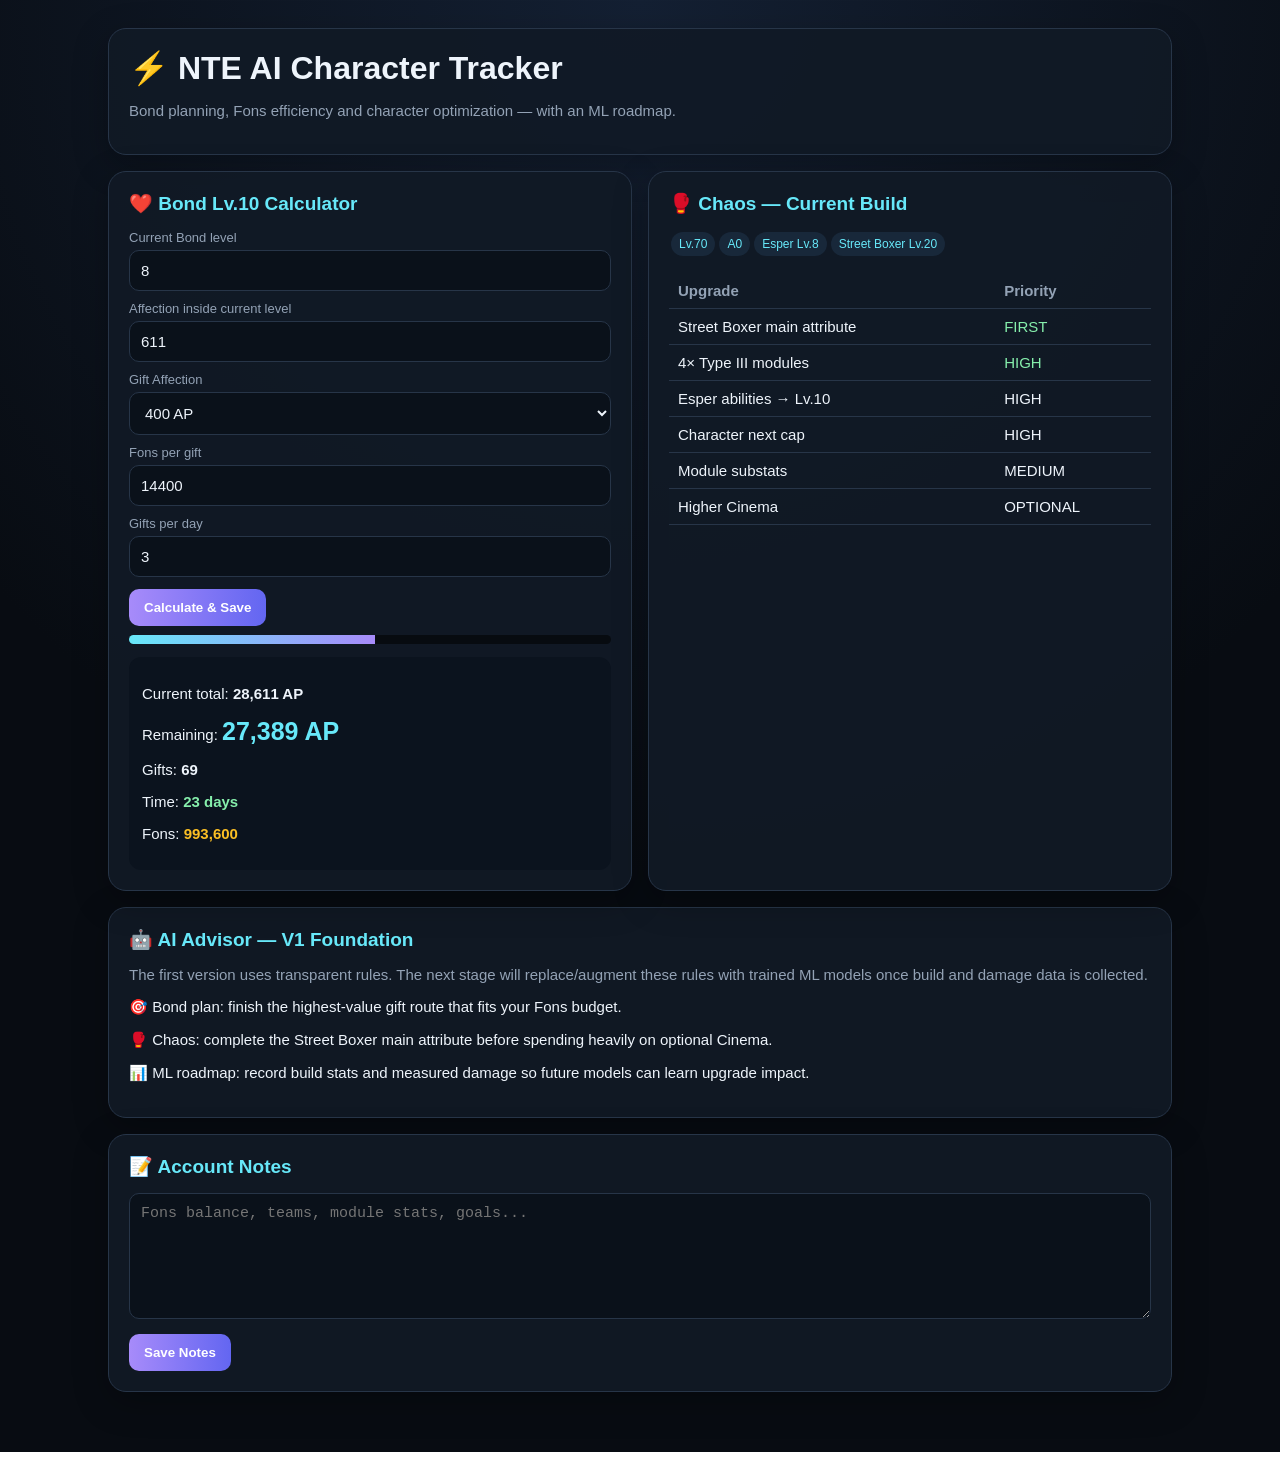
==== index.html @ 84ce3130 "Add GitHub Pages entry point" ====
<!doctype html><html><head><meta charset="utf-8"><meta name="viewport" content="width=device-width,initial-scale=1"><title>NTE AI Character Tracker</title><meta http-equiv="refresh" content="0; url=app/"><script>location.replace('app/')</script></head><body>Opening <a href="app/">NTE AI Character Tracker</a>…</body></html>
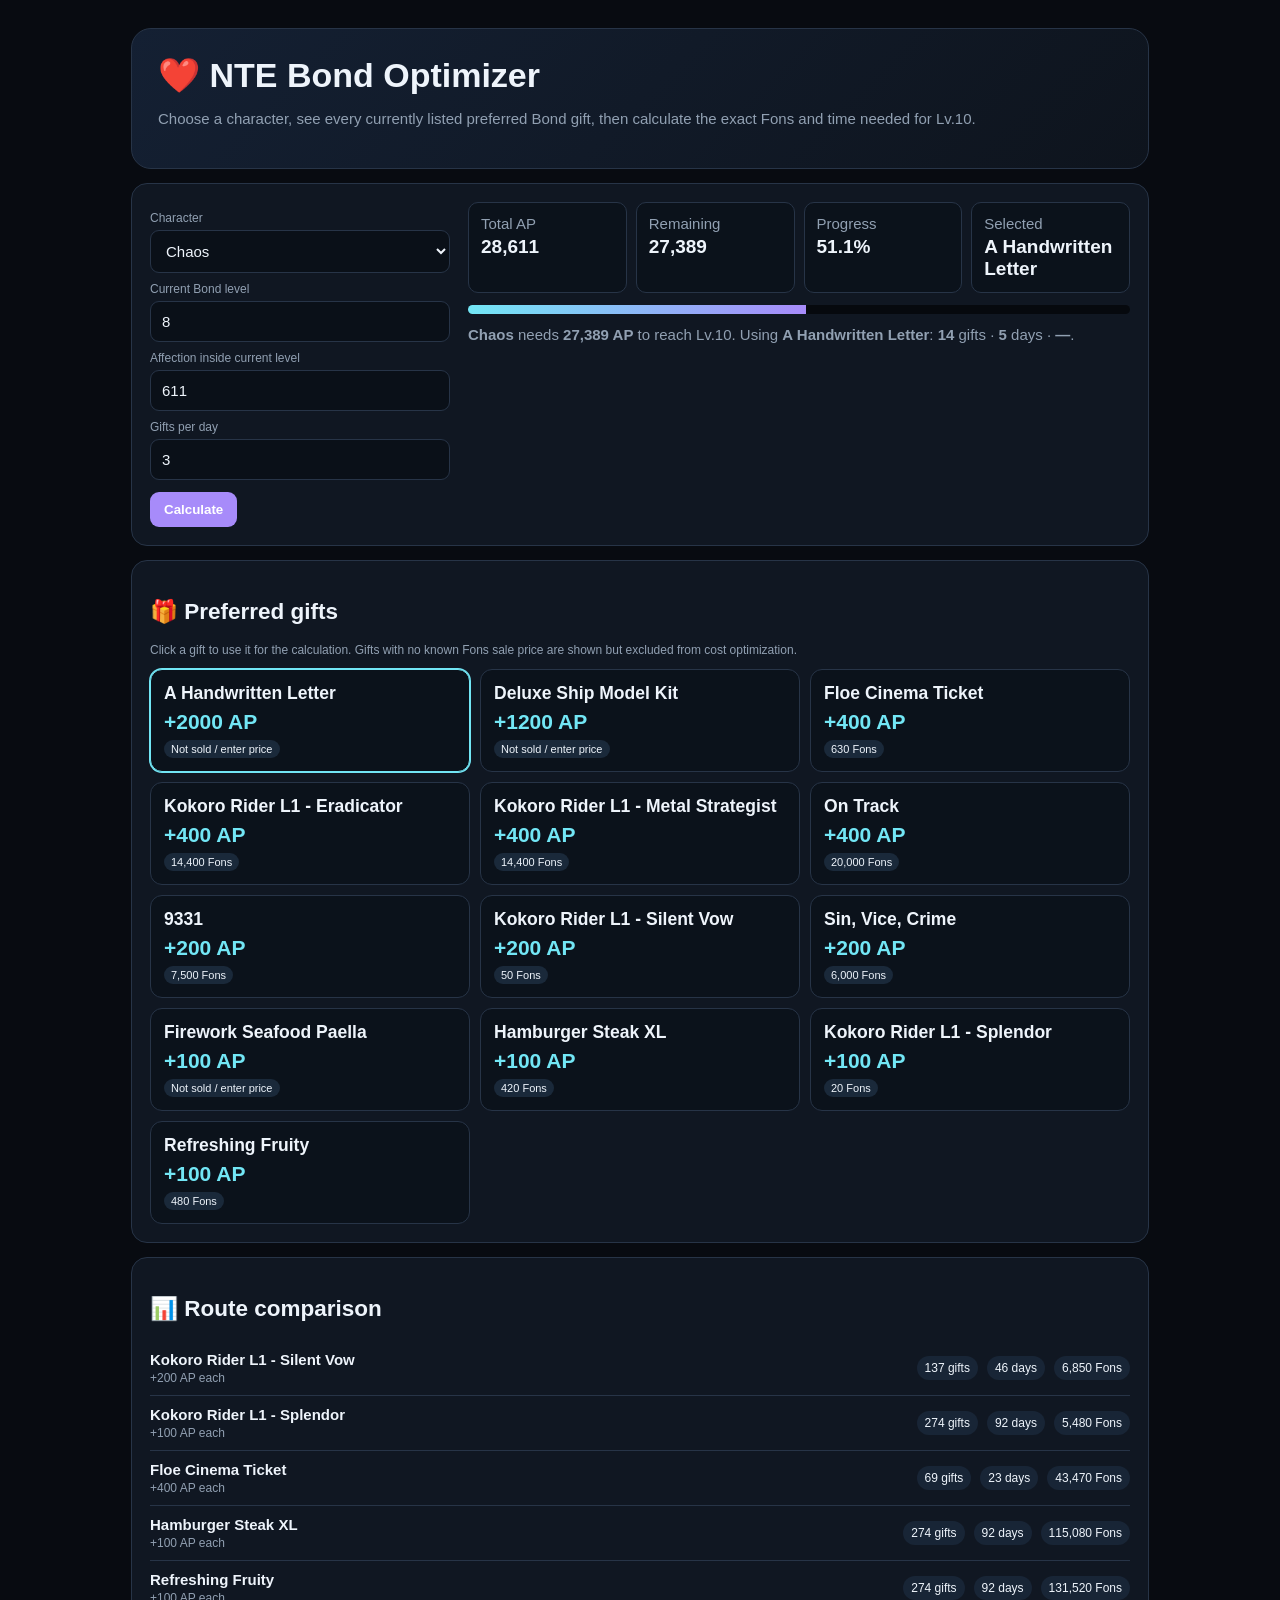
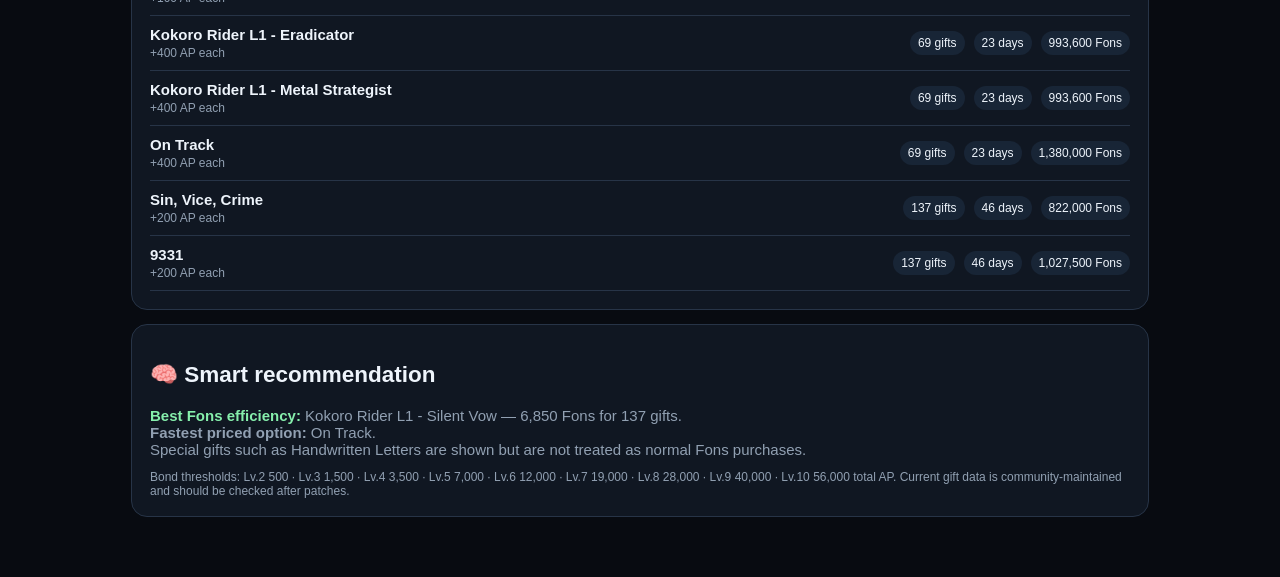
==== commit 1205114c: "Make Bond Optimizer the public landing page" ====
--- a/index.html
+++ b/index.html
@@ -1 +1 @@
-<!doctype html><html><head><meta charset="utf-8"><meta name="viewport" content="width=device-width,initial-scale=1"><title>NTE AI Character Tracker</title><meta http-equiv="refresh" content="0; url=app/"><script>location.replace('app/')</script></head><body>Opening <a href="app/">NTE AI Character Tracker</a>…</body></html>+<!doctype html><html><head><meta charset="utf-8"><meta name="viewport" content="width=device-width,initial-scale=1"><title>NTE Bond Optimizer</title><meta http-equiv="refresh" content="0; url=app/bond.html"><script>location.replace('app/bond.html')</script></head><body>Opening <a href="app/bond.html">NTE Bond Optimizer</a>…</body></html>
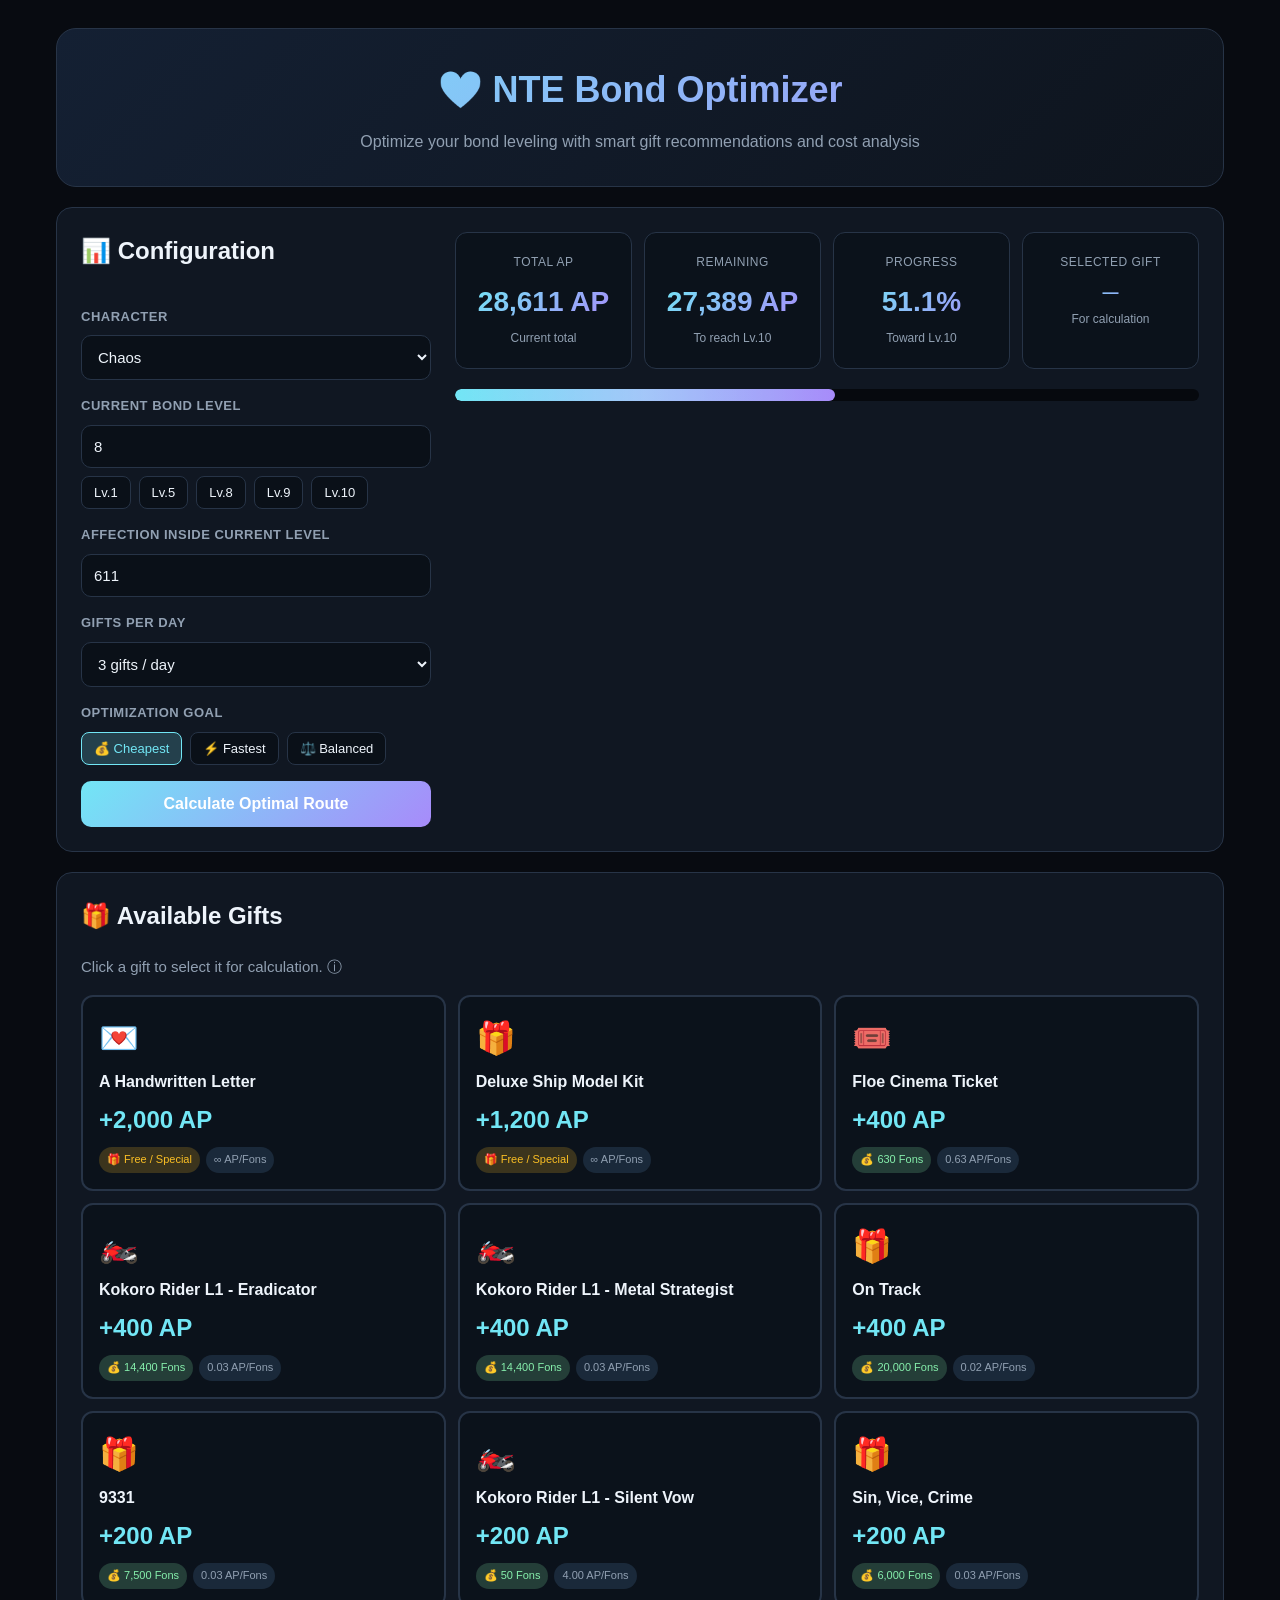
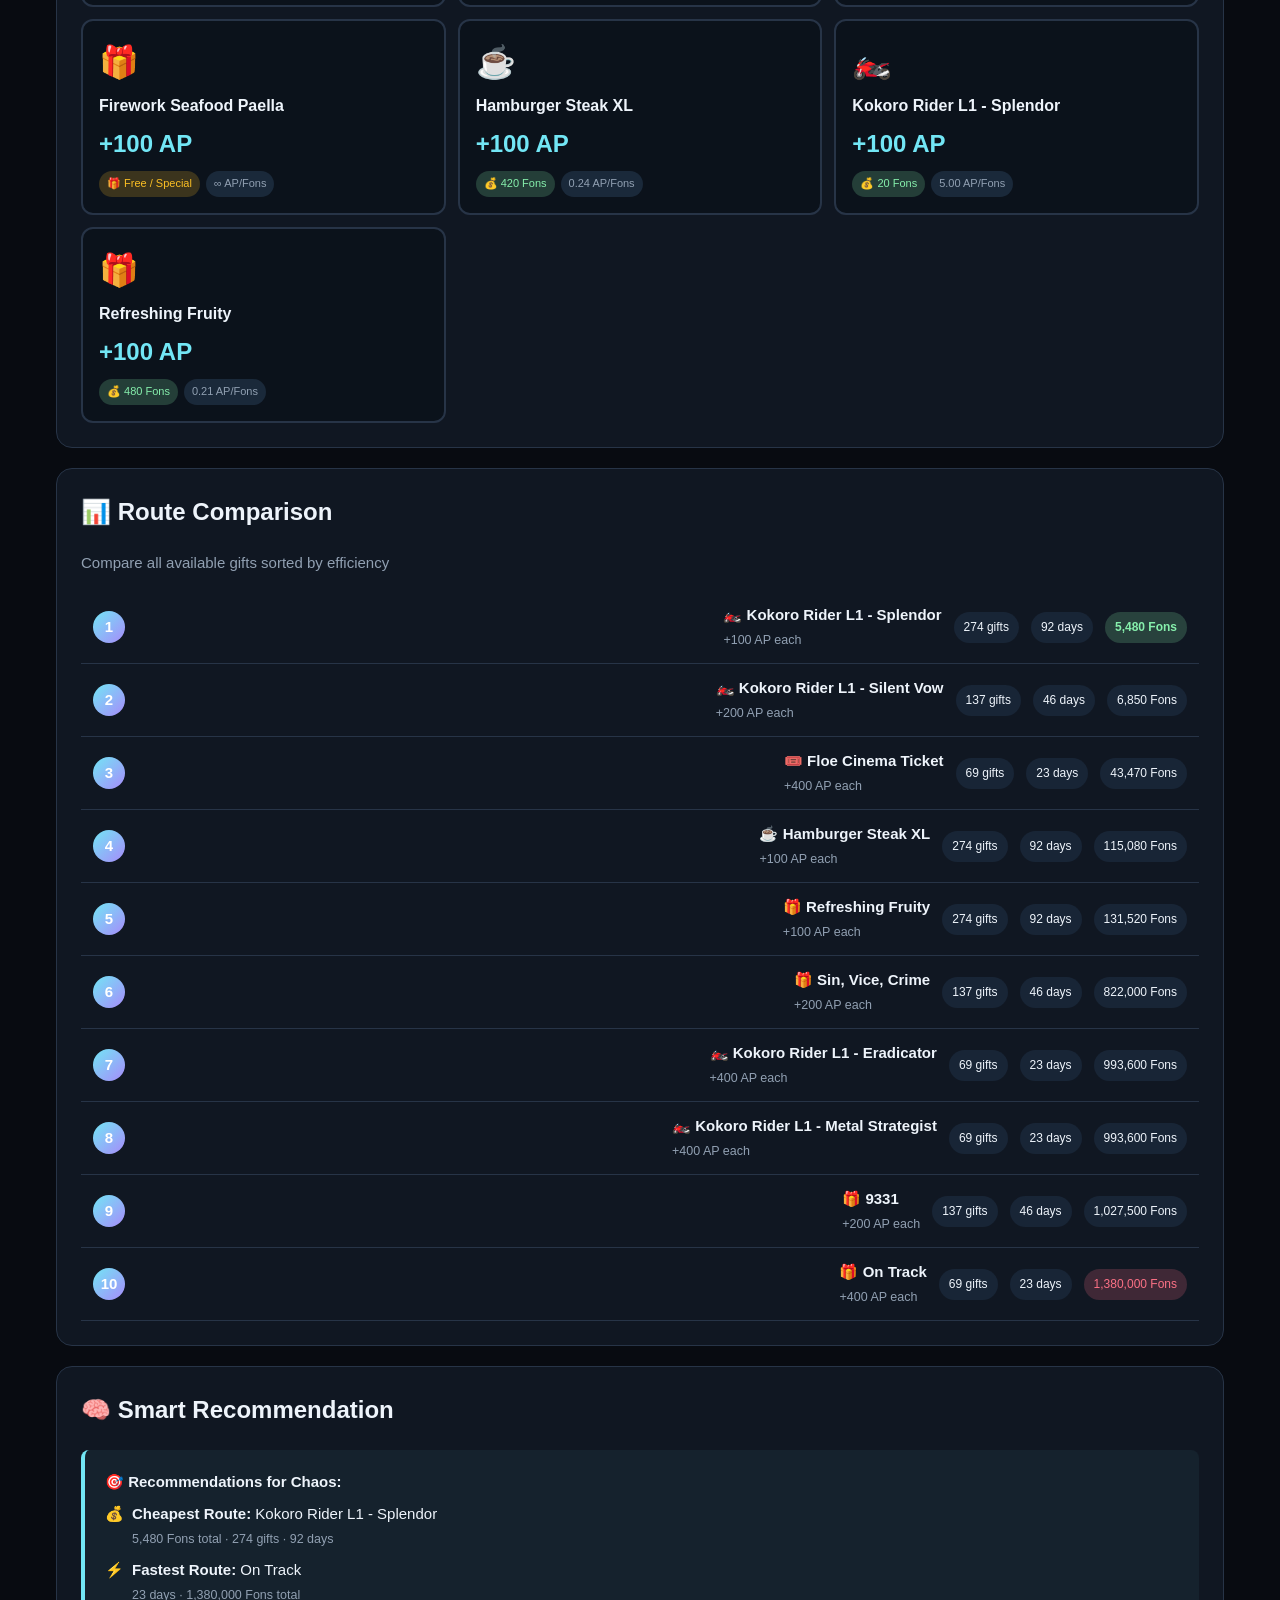
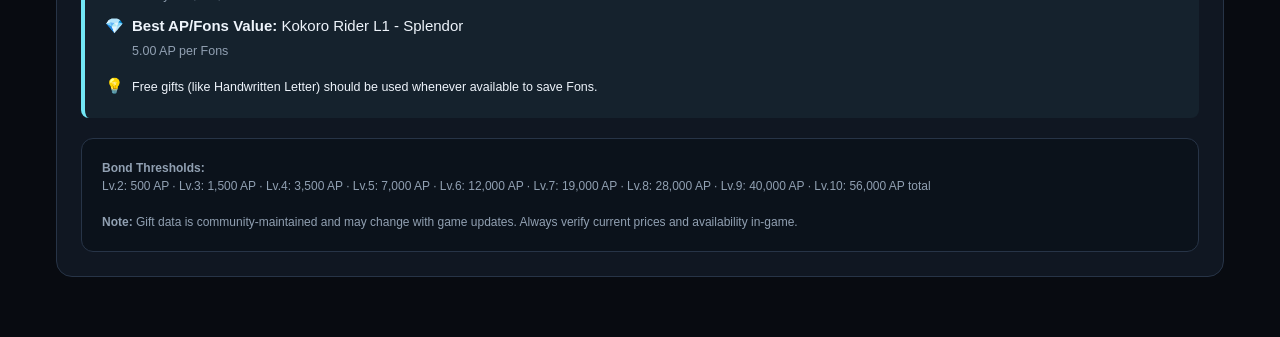
==== commit 0171978c: "Update Bond optimizer" ====
--- a/index.html
+++ b/index.html
@@ -1 +1,147 @@
-<!doctype html><html><head><meta charset="utf-8"><meta name="viewport" content="width=device-width,initial-scale=1"><title>NTE Bond Optimizer</title><meta http-equiv="refresh" content="0; url=app/bond.html"><script>location.replace('app/bond.html')</script></head><body>Opening <a href="app/bond.html">NTE Bond Optimizer</a>…</body></html>+<!DOCTYPE html>
+<html lang="en">
+<head>
+  <meta charset="utf-8">
+  <meta name="viewport" content="width=device-width, initial-scale=1">
+  
+  <!-- SEO Meta Tags -->
+  <title>NTE Bond Optimizer - Neverness to Everness Gift Calculator</title>
+  <meta name="description" content="Optimize your Bond leveling in Neverness to Everness with smart gift recommendations and cost analysis.">
+  <meta name="keywords" content="NTE, Neverness to Everness, Bond Optimizer, Gift Calculator, Game Tools">
+  <meta name="author" content="NTE Community">
+  <meta name="robots" content="index, follow">
+  
+  <!-- Open Graph / Social Media -->
+  <meta property="og:title" content="NTE Bond Optimizer">
+  <meta property="og:description" content="Max Bond. Less Guessing. Optimize your gift routes in Neverness to Everness.">
+  <meta property="og:type" content="website">
+  <meta property="og:url" content="https://your-domain.com/ml/bond.html">
+  
+  <!-- Twitter Card -->
+  <meta name="twitter:card" content="summary">
+  <meta name="twitter:title" content="NTE Bond Optimizer">
+  <meta name="twitter:description" content="Optimize your Bond leveling with smart gift recommendations.">
+  
+  <!-- Canonical URL -->
+  <link rel="canonical" href="https://your-domain.com/ml/app/bond.html">
+  
+  <!-- Favicon -->
+  <link rel="icon" type="image/svg+xml" href="data:image/svg+xml,<svg xmlns='http://www.w3.org/2000/svg' viewBox='0 0 100 100'><text y='.9em' font-size='90'>❤️</text></svg>">
+  
+  <!-- Immediate Redirect -->
+  <meta http-equiv="refresh" content="0; url=app/bond.html">
+  
+  <style>
+    * {
+      margin: 0;
+      padding: 0;
+      box-sizing: border-box;
+    }
+    
+    body {
+      min-height: 100vh;
+      display: flex;
+      align-items: center;
+      justify-content: center;
+      background: radial-gradient(circle at 50% -10%, #1a2637 0, #090d14 40%, #06080c 100%);
+      color: #f4f7fb;
+      font-family: Inter, 'Segoe UI', Arial, sans-serif;
+      text-align: center;
+      padding: 20px;
+    }
+    
+    .redirect-container {
+      max-width: 400px;
+    }
+    
+    .logo {
+      font-size: 48px;
+      margin-bottom: 20px;
+      animation: pulse 1.5s ease-in-out infinite;
+    }
+    
+    @keyframes pulse {
+      0%, 100% { transform: scale(1); }
+      50% { transform: scale(1.1); }
+    }
+    
+    h1 {
+      font-size: 24px;
+      margin-bottom: 10px;
+      background: linear-gradient(135deg, #72ddff, #a78bfa);
+      -webkit-background-clip: text;
+      -webkit-text-fill-color: transparent;
+      background-clip: text;
+    }
+    
+    p {
+      color: #8995a5;
+      margin-bottom: 20px;
+      line-height: 1.5;
+    }
+    
+    .loading-spinner {
+      width: 40px;
+      height: 40px;
+      border: 3px solid #273140;
+      border-top: 3px solid #72ddff;
+      border-radius: 50%;
+      margin: 20px auto;
+      animation: spin 1s linear infinite;
+    }
+    
+    @keyframes spin {
+      0% { transform: rotate(0deg); }
+      100% { transform: rotate(360deg); }
+    }
+    
+    a {
+      color: #72ddff;
+      text-decoration: none;
+      padding: 10px 20px;
+      border: 1px solid #273140;
+      border-radius: 10px;
+      display: inline-block;
+      margin-top: 10px;
+      transition: all 0.3s;
+    }
+    
+    a:hover {
+      background: rgba(114, 221, 255, 0.1);
+      border-color: #72ddff;
+    }
+  </style>
+  
+  <script>
+    // Immediate redirect with fallback
+    (function() {
+      const targetUrl = 'app/bond.html';
+      
+      // Try multiple redirect methods for compatibility
+      setTimeout(function() {
+        window.location.replace(targetUrl);
+      }, 100);
+      
+      // Fallback for older browsers
+      setTimeout(function() {
+        if (window.location.href.indexOf('app/bond.html') === -1) {
+          window.location.href = targetUrl;
+        }
+      }, 1000);
+    })();
+  </script>
+</head>
+<body>
+  <div class="redirect-container">
+    <div class="logo">❤️</div>
+    <h1>NTE Bond Optimizer</h1>
+    <p>Redirecting to the Bond Optimizer tool...</p>
+    <div class="loading-spinner"></div>
+    <p>
+      <a href="app/bond.html">
+        Click here if you are not redirected automatically
+      </a>
+    </p>
+  </div>
+</body>
+</html>
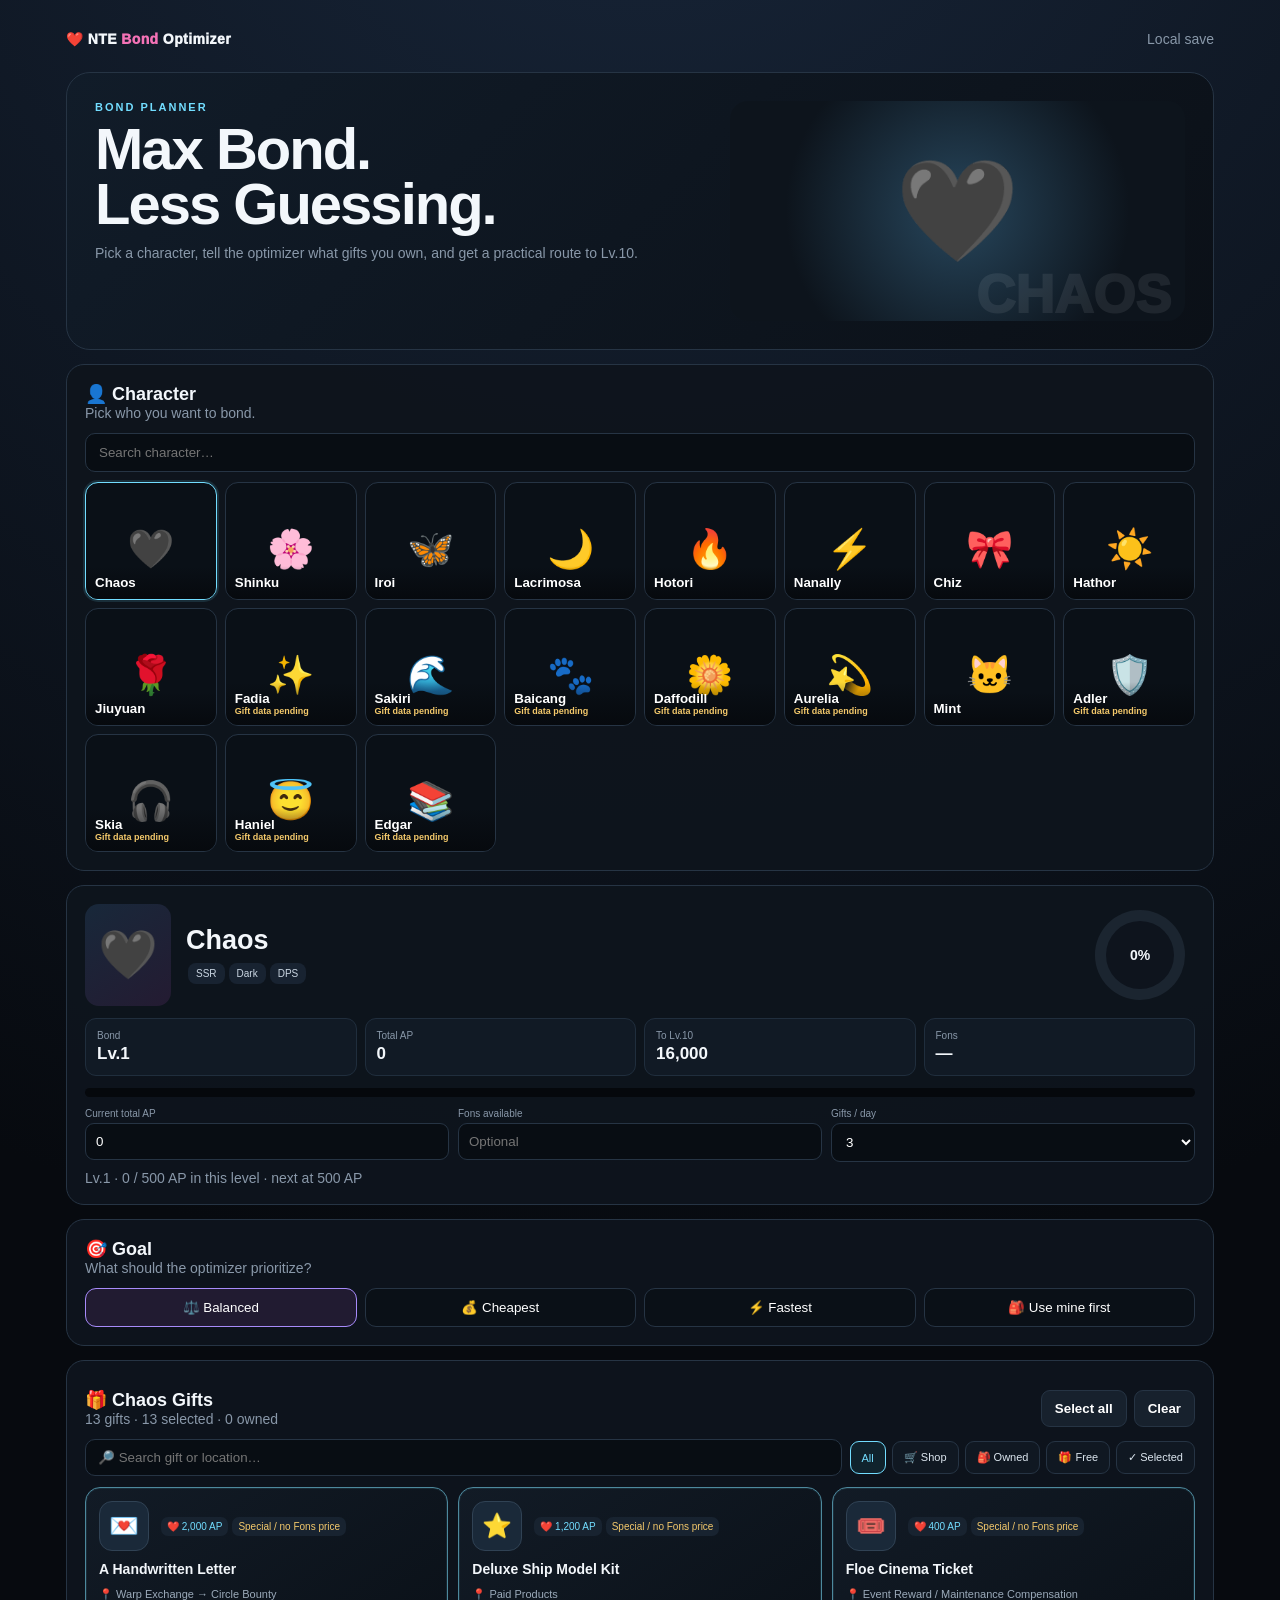
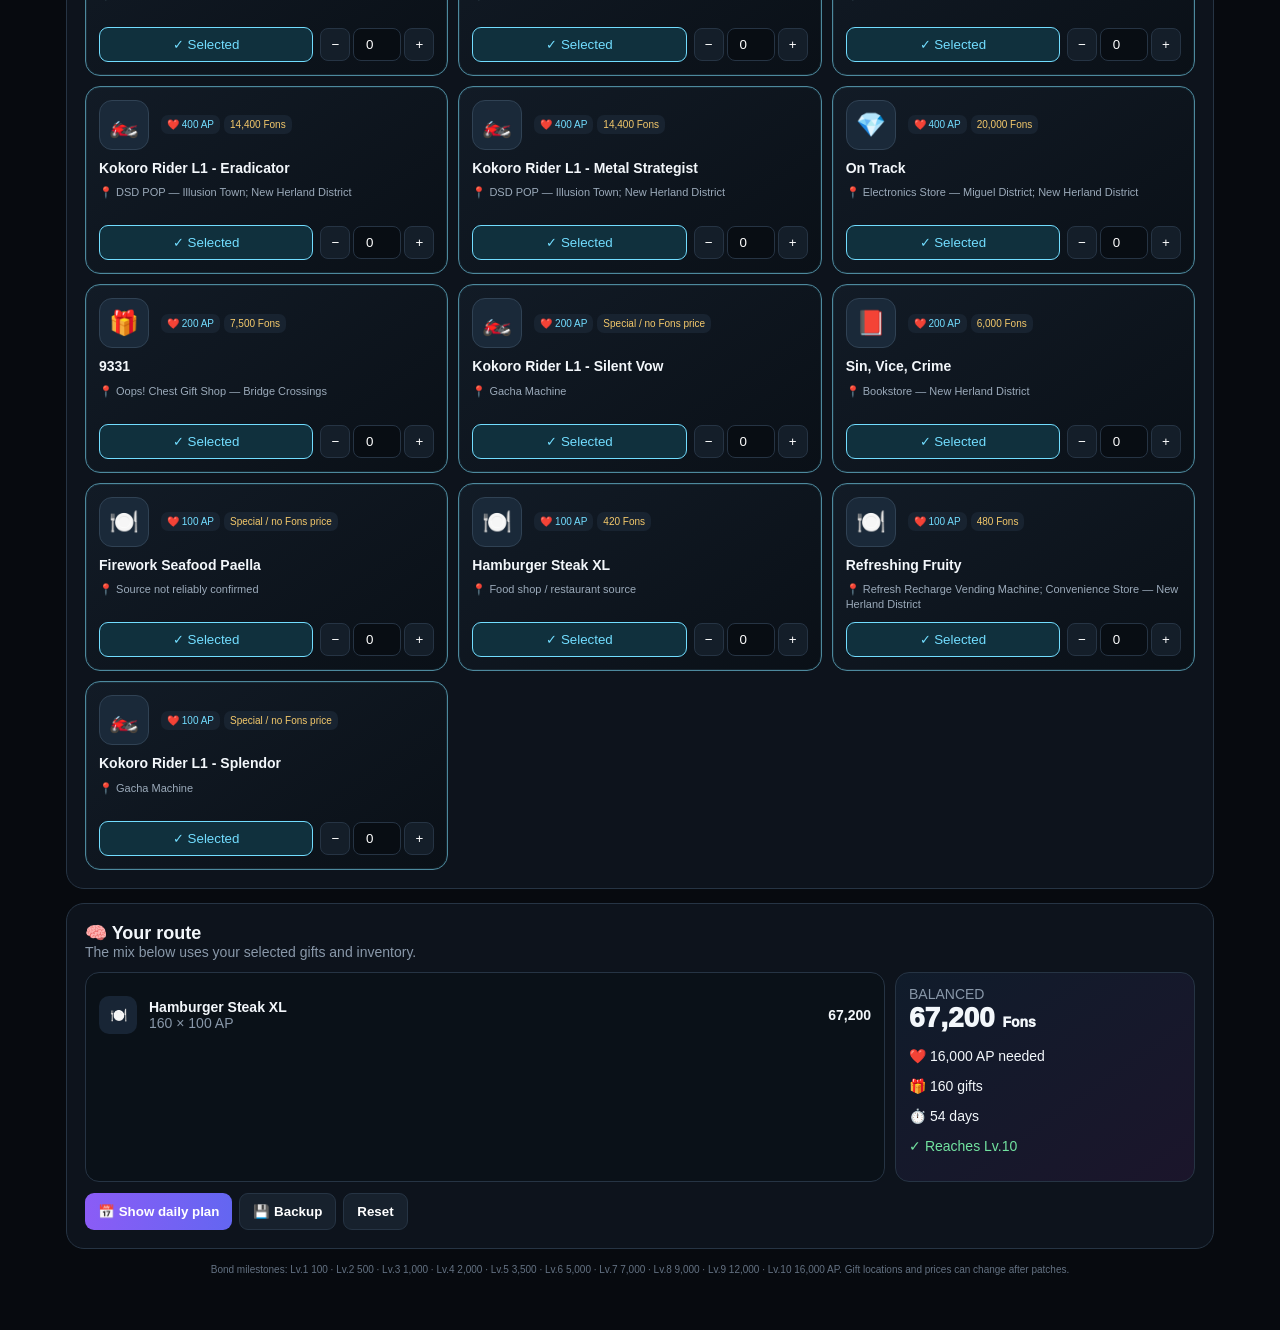
==== commit 2f970f38: "Make corrected Bond V2 the public entry point" ====
--- a/index.html
+++ b/index.html
@@ -1,147 +1 @@
-<!DOCTYPE html>
-<html lang="en">
-<head>
-  <meta charset="utf-8">
-  <meta name="viewport" content="width=device-width, initial-scale=1">
-  
-  <!-- SEO Meta Tags -->
-  <title>NTE Bond Optimizer - Neverness to Everness Gift Calculator</title>
-  <meta name="description" content="Optimize your Bond leveling in Neverness to Everness with smart gift recommendations and cost analysis.">
-  <meta name="keywords" content="NTE, Neverness to Everness, Bond Optimizer, Gift Calculator, Game Tools">
-  <meta name="author" content="NTE Community">
-  <meta name="robots" content="index, follow">
-  
-  <!-- Open Graph / Social Media -->
-  <meta property="og:title" content="NTE Bond Optimizer">
-  <meta property="og:description" content="Max Bond. Less Guessing. Optimize your gift routes in Neverness to Everness.">
-  <meta property="og:type" content="website">
-  <meta property="og:url" content="https://your-domain.com/ml/bond.html">
-  
-  <!-- Twitter Card -->
-  <meta name="twitter:card" content="summary">
-  <meta name="twitter:title" content="NTE Bond Optimizer">
-  <meta name="twitter:description" content="Optimize your Bond leveling with smart gift recommendations.">
-  
-  <!-- Canonical URL -->
-  <link rel="canonical" href="https://your-domain.com/ml/app/bond.html">
-  
-  <!-- Favicon -->
-  <link rel="icon" type="image/svg+xml" href="data:image/svg+xml,<svg xmlns='http://www.w3.org/2000/svg' viewBox='0 0 100 100'><text y='.9em' font-size='90'>❤️</text></svg>">
-  
-  <!-- Immediate Redirect -->
-  <meta http-equiv="refresh" content="0; url=app/bond.html">
-  
-  <style>
-    * {
-      margin: 0;
-      padding: 0;
-      box-sizing: border-box;
-    }
-    
-    body {
-      min-height: 100vh;
-      display: flex;
-      align-items: center;
-      justify-content: center;
-      background: radial-gradient(circle at 50% -10%, #1a2637 0, #090d14 40%, #06080c 100%);
-      color: #f4f7fb;
-      font-family: Inter, 'Segoe UI', Arial, sans-serif;
-      text-align: center;
-      padding: 20px;
-    }
-    
-    .redirect-container {
-      max-width: 400px;
-    }
-    
-    .logo {
-      font-size: 48px;
-      margin-bottom: 20px;
-      animation: pulse 1.5s ease-in-out infinite;
-    }
-    
-    @keyframes pulse {
-      0%, 100% { transform: scale(1); }
-      50% { transform: scale(1.1); }
-    }
-    
-    h1 {
-      font-size: 24px;
-      margin-bottom: 10px;
-      background: linear-gradient(135deg, #72ddff, #a78bfa);
-      -webkit-background-clip: text;
-      -webkit-text-fill-color: transparent;
-      background-clip: text;
-    }
-    
-    p {
-      color: #8995a5;
-      margin-bottom: 20px;
-      line-height: 1.5;
-    }
-    
-    .loading-spinner {
-      width: 40px;
-      height: 40px;
-      border: 3px solid #273140;
-      border-top: 3px solid #72ddff;
-      border-radius: 50%;
-      margin: 20px auto;
-      animation: spin 1s linear infinite;
-    }
-    
-    @keyframes spin {
-      0% { transform: rotate(0deg); }
-      100% { transform: rotate(360deg); }
-    }
-    
-    a {
-      color: #72ddff;
-      text-decoration: none;
-      padding: 10px 20px;
-      border: 1px solid #273140;
-      border-radius: 10px;
-      display: inline-block;
-      margin-top: 10px;
-      transition: all 0.3s;
-    }
-    
-    a:hover {
-      background: rgba(114, 221, 255, 0.1);
-      border-color: #72ddff;
-    }
-  </style>
-  
-  <script>
-    // Immediate redirect with fallback
-    (function() {
-      const targetUrl = 'app/bond.html';
-      
-      // Try multiple redirect methods for compatibility
-      setTimeout(function() {
-        window.location.replace(targetUrl);
-      }, 100);
-      
-      // Fallback for older browsers
-      setTimeout(function() {
-        if (window.location.href.indexOf('app/bond.html') === -1) {
-          window.location.href = targetUrl;
-        }
-      }, 1000);
-    })();
-  </script>
-</head>
-<body>
-  <div class="redirect-container">
-    <div class="logo">❤️</div>
-    <h1>NTE Bond Optimizer</h1>
-    <p>Redirecting to the Bond Optimizer tool...</p>
-    <div class="loading-spinner"></div>
-    <p>
-      <a href="app/bond.html">
-        Click here if you are not redirected automatically
-      </a>
-    </p>
-  </div>
-</body>
-</html>+<!doctype html><html lang="en"><head><meta charset="utf-8"><meta name="viewport" content="width=device-width,initial-scale=1"><title>NTE Bond Optimizer</title><meta name="description" content="Free NTE Bond optimizer for characters, gifts, Fons and daily routes."><meta http-equiv="refresh" content="0; url=app/bond-v2.html"><script>location.replace('app/bond-v2.html')</script></head><body style="margin:0;background:#070a0f;color:#fff;font:16px Arial;text-align:center;padding:60px">Opening NTE Bond Optimizer…<br><a href="app/bond-v2.html" style="color:#72ddff">Open manually</a></body></html>
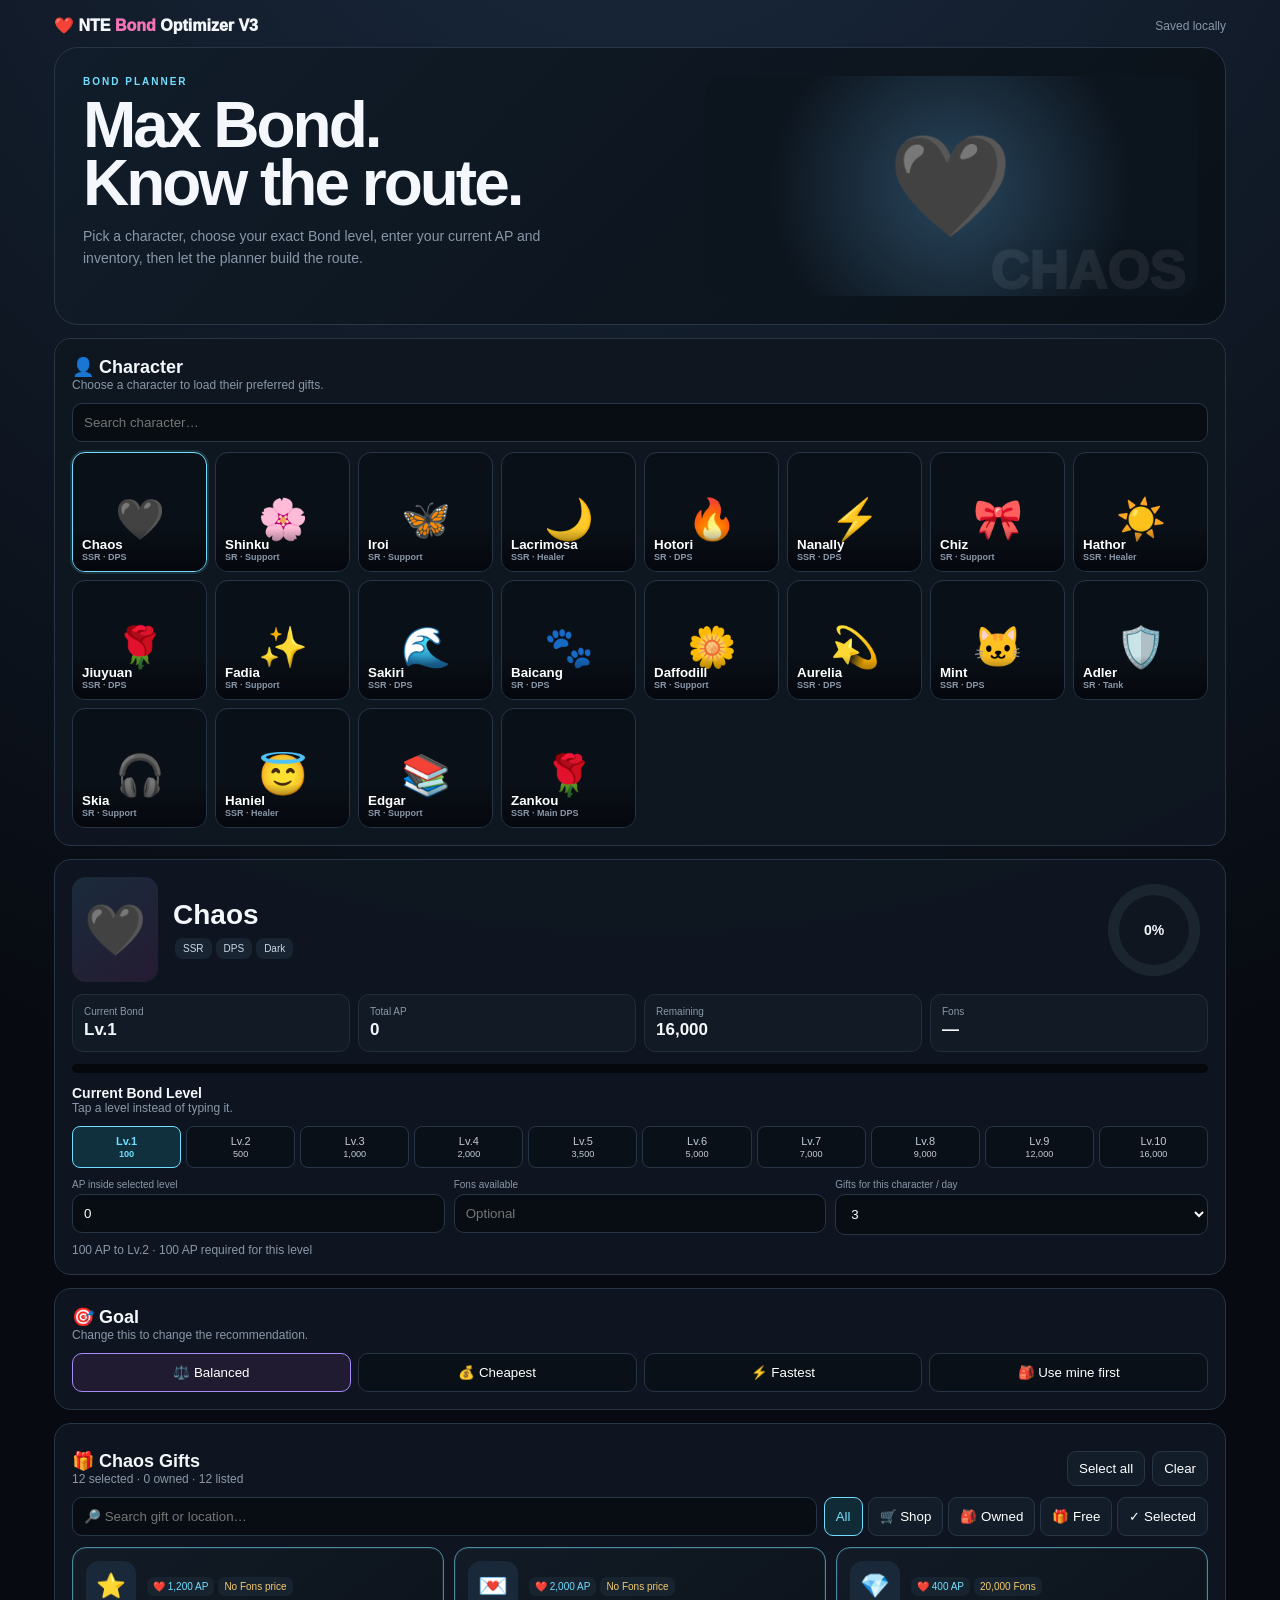
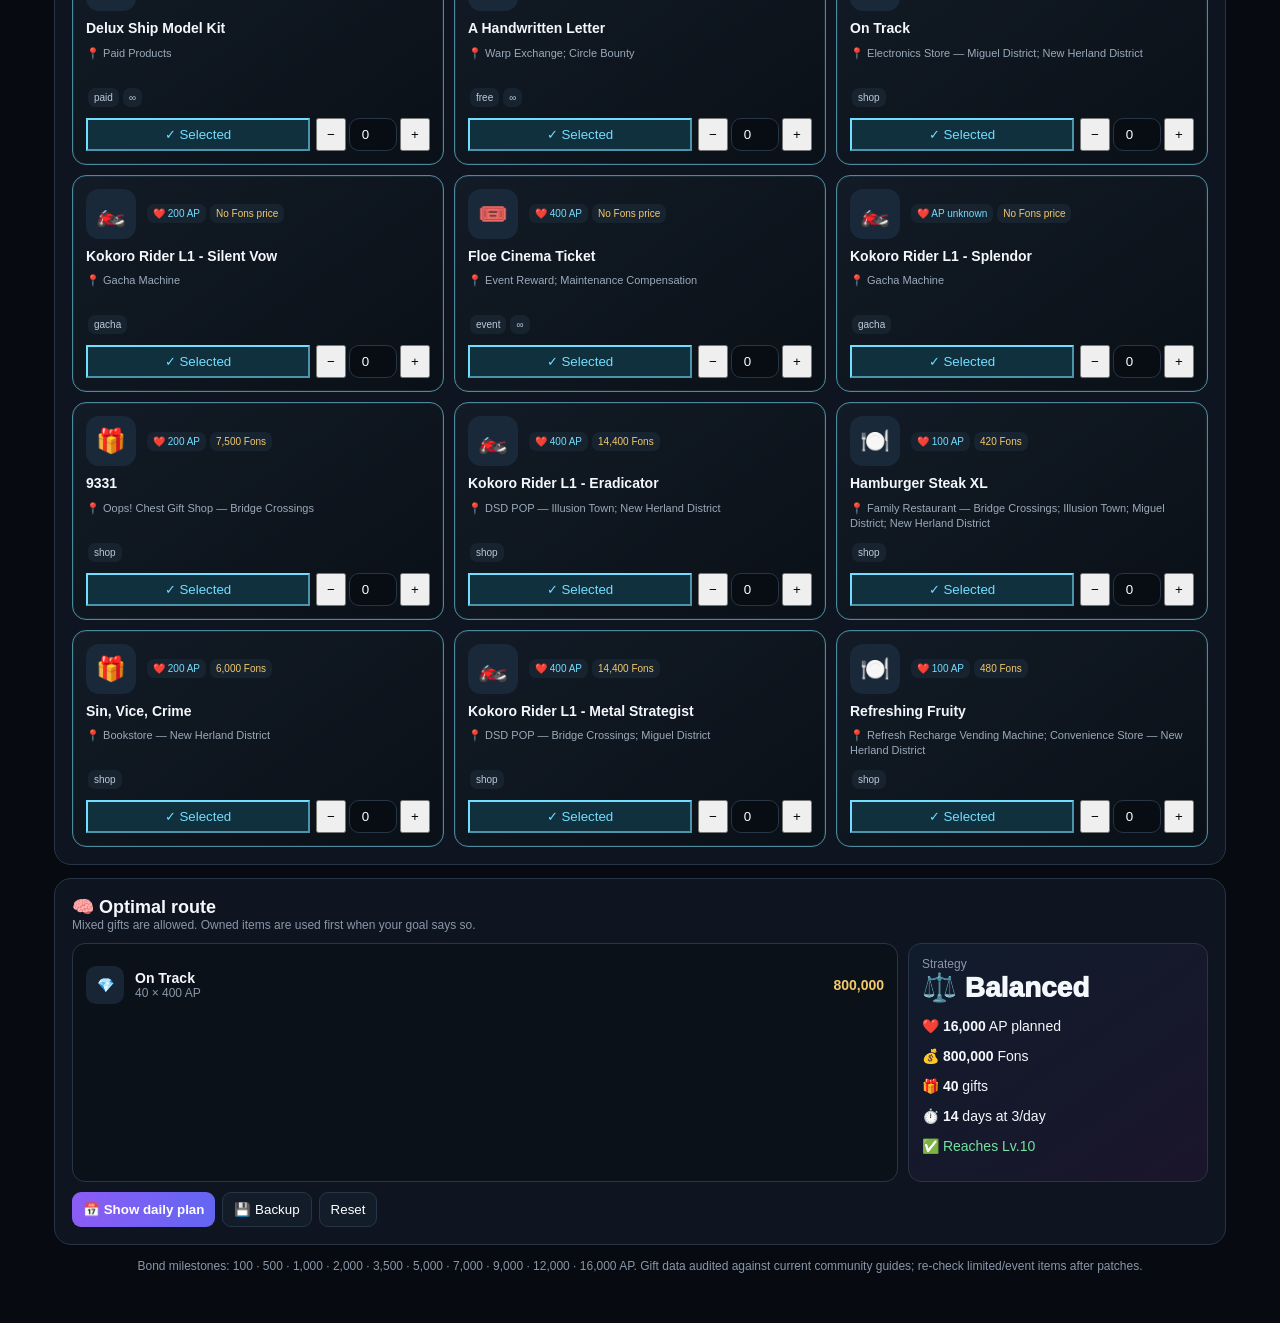
==== commit eb6aa631: "Make Bond V3 the default app" ====
--- a/index.html
+++ b/index.html
@@ -1 +1 @@
-<!doctype html><html lang="en"><head><meta charset="utf-8"><meta name="viewport" content="width=device-width,initial-scale=1"><title>NTE Bond Optimizer</title><meta name="description" content="Free NTE Bond optimizer for characters, gifts, Fons and daily routes."><meta http-equiv="refresh" content="0; url=app/bond-v2.html"><script>location.replace('app/bond-v2.html')</script></head><body style="margin:0;background:#070a0f;color:#fff;font:16px Arial;text-align:center;padding:60px">Opening NTE Bond Optimizer…<br><a href="app/bond-v2.html" style="color:#72ddff">Open manually</a></body></html>+<!doctype html><html lang="en"><head><meta charset="utf-8"><meta name="viewport" content="width=device-width,initial-scale=1"><title>NTE Bond Optimizer</title><meta name="description" content="NTE Bond optimizer with exact level selection, gift inventory, locations and daily routes."><meta http-equiv="refresh" content="0; url=app/bond-v3.html"><script>location.replace('app/bond-v3.html')</script></head><body style="margin:0;background:#070a0f;color:#fff;font:16px Arial;text-align:center;padding:60px">Opening NTE Bond Optimizer V3…<br><a href="app/bond-v3.html" style="color:#72ddff">Open manually</a></body></html>
